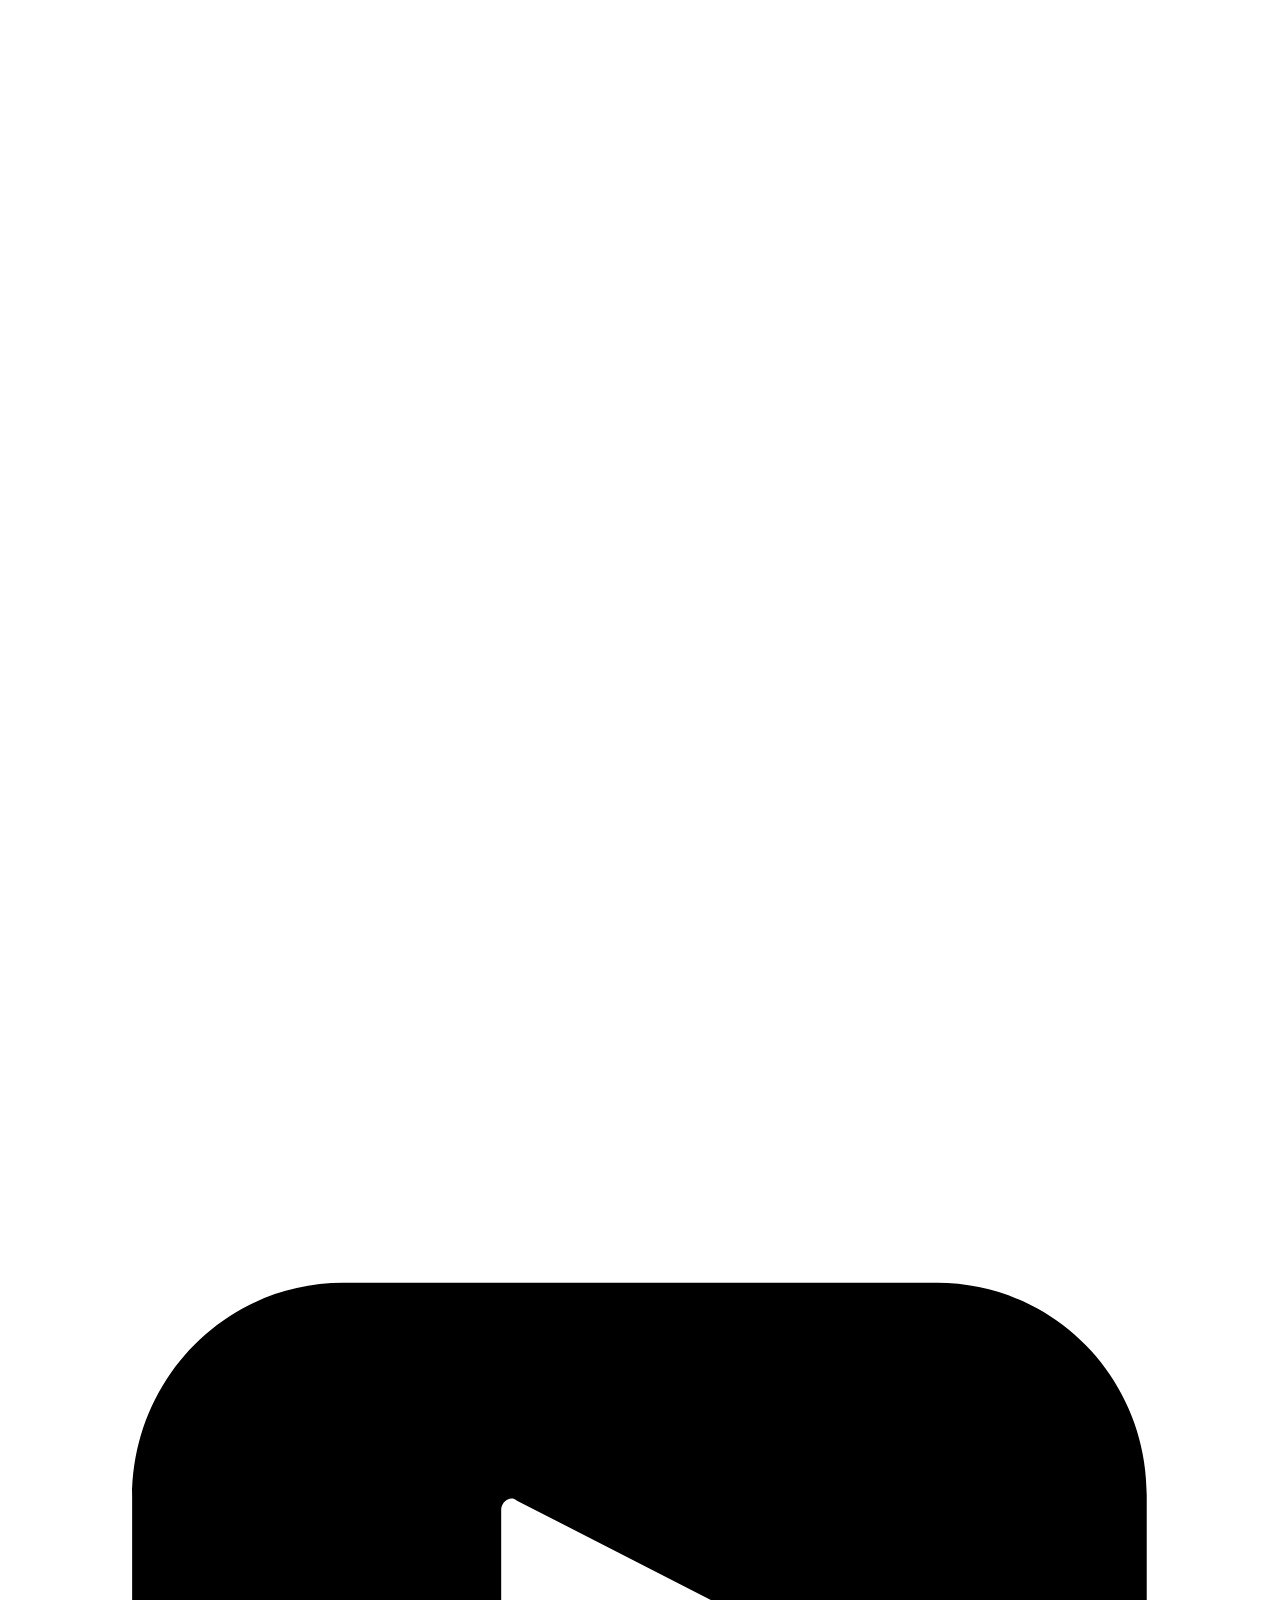
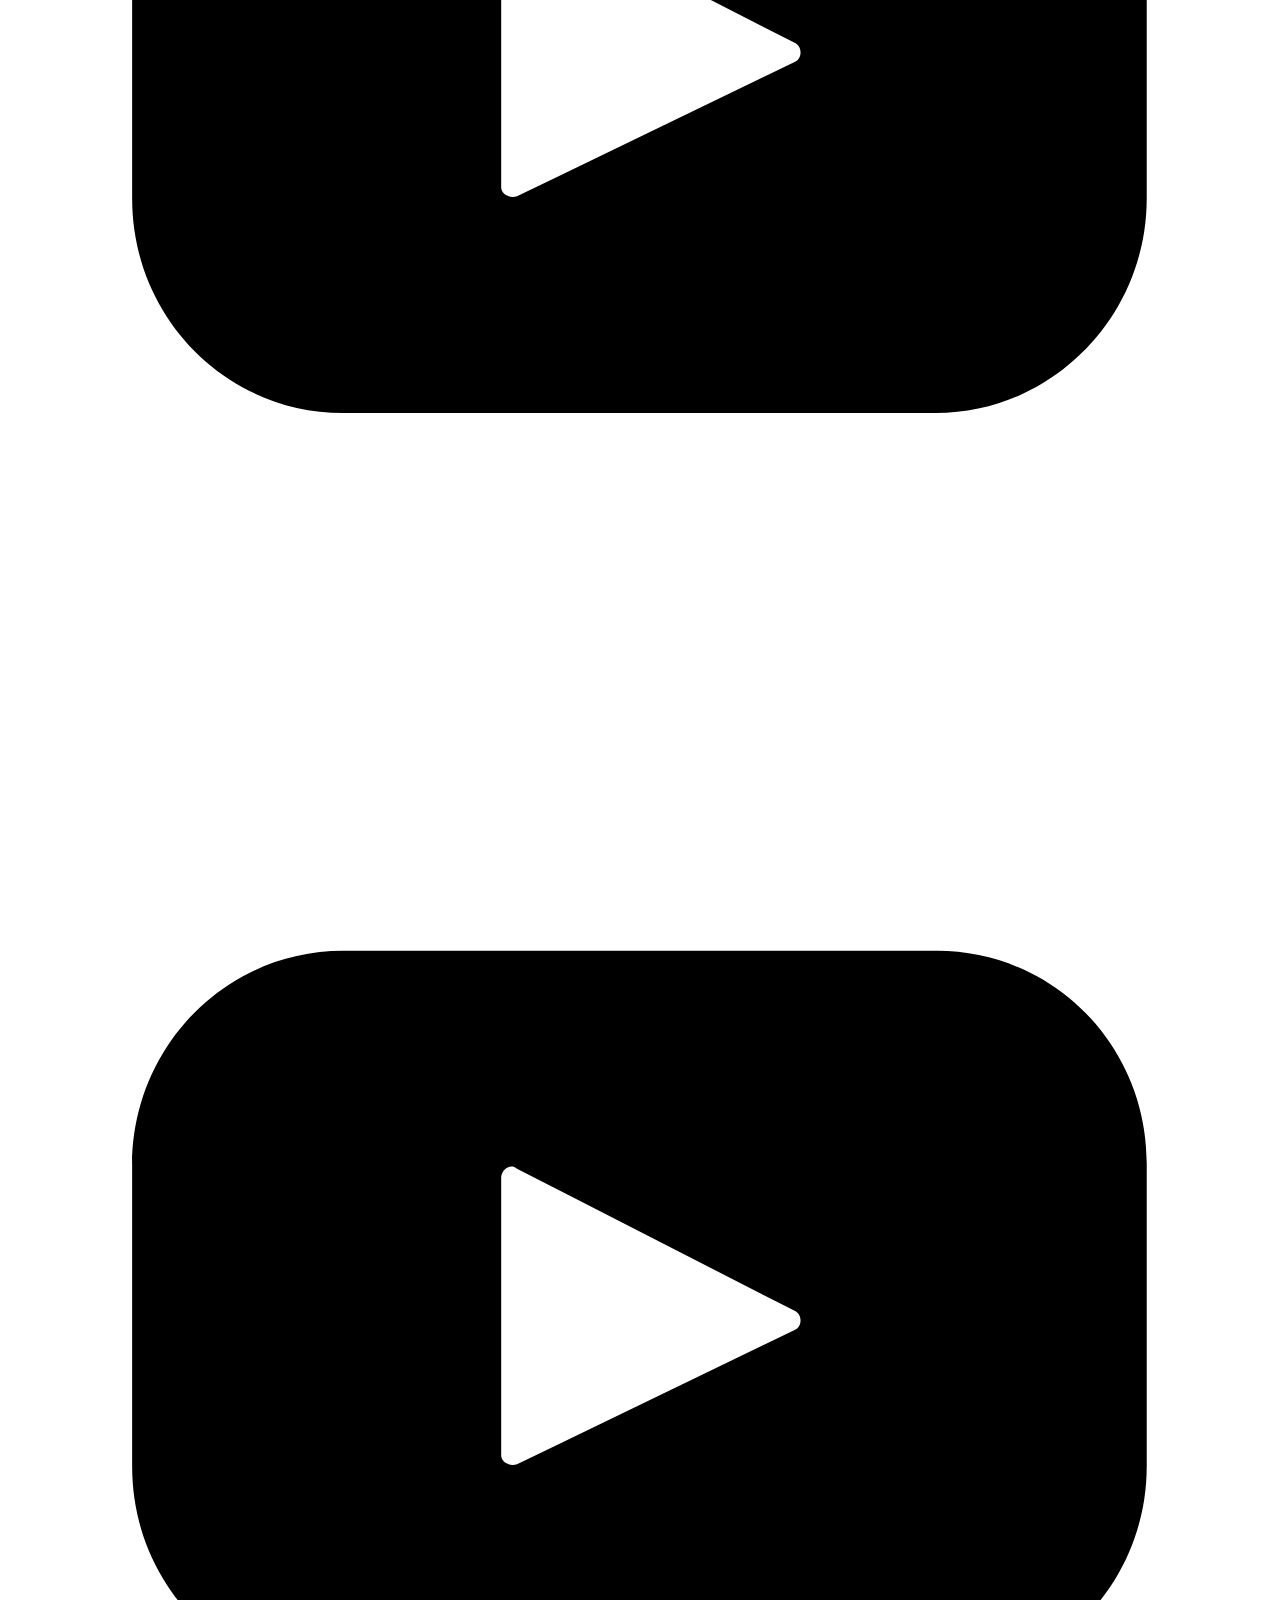
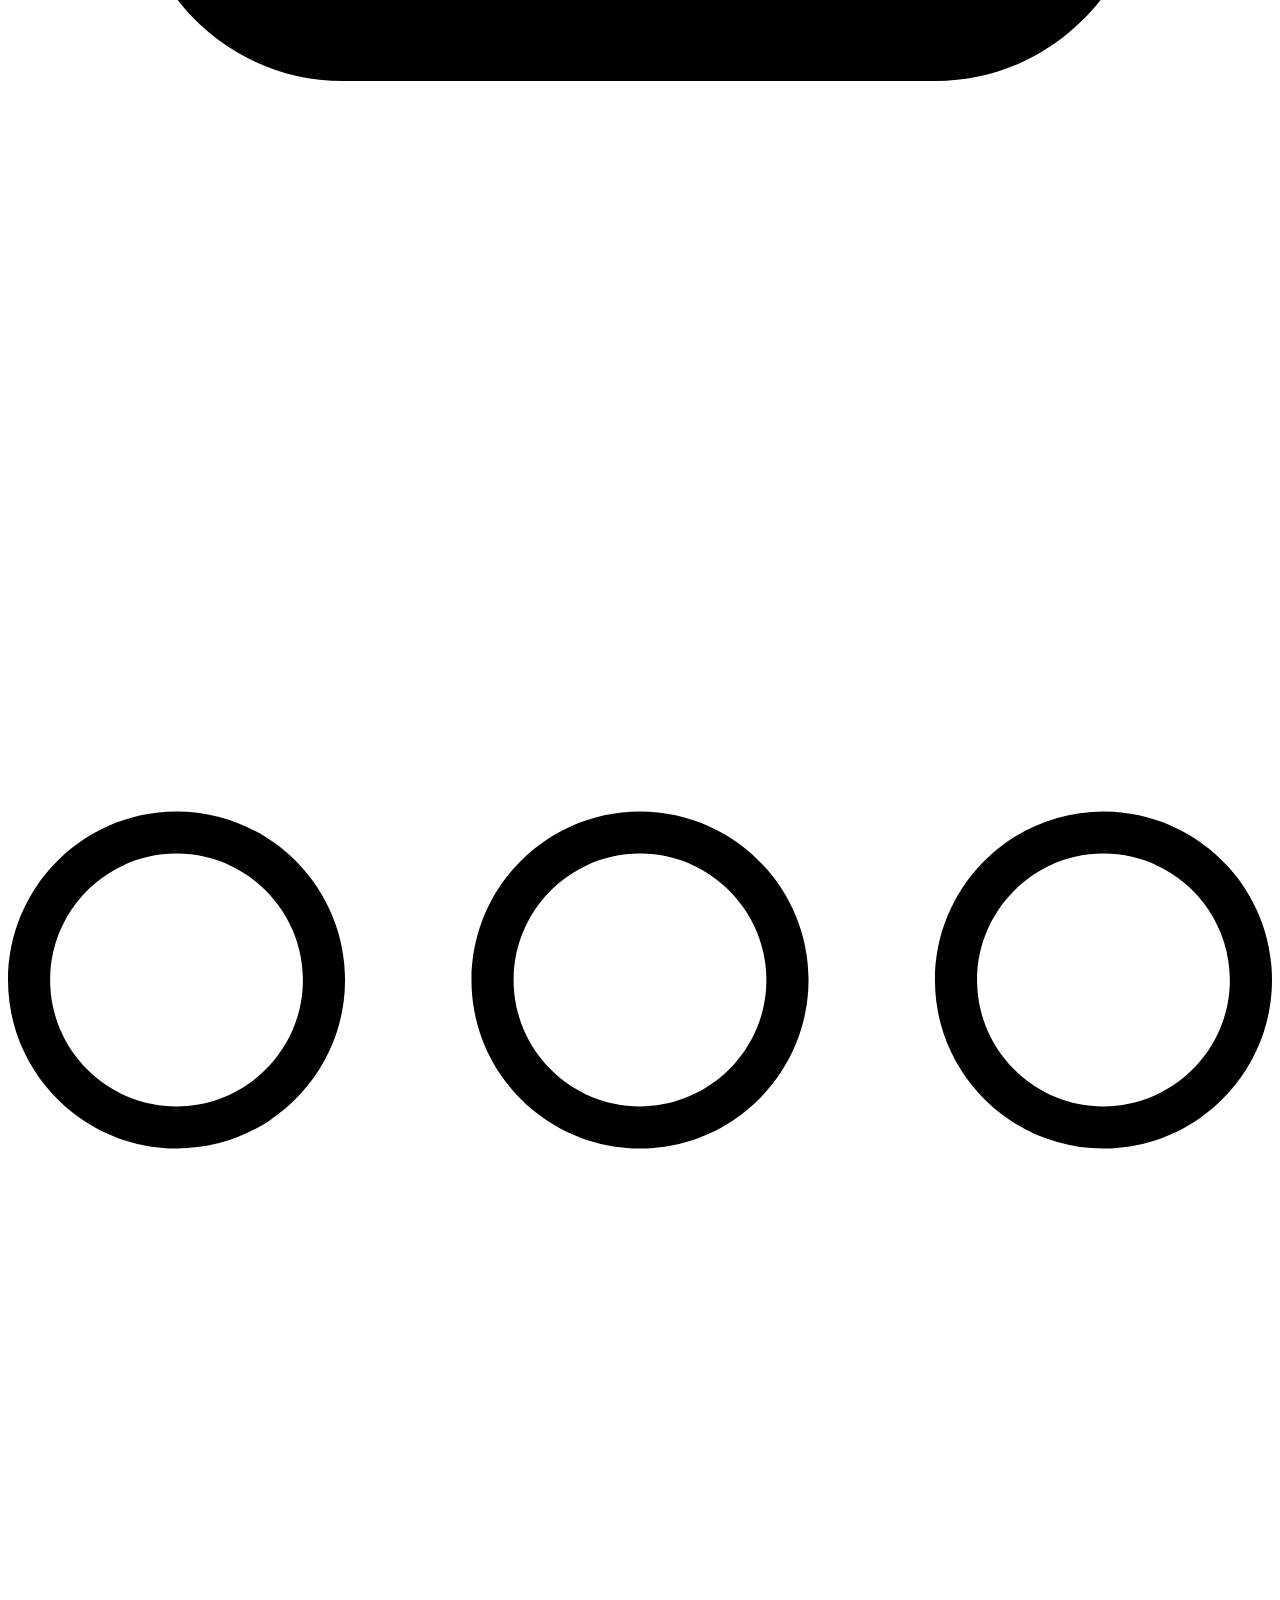
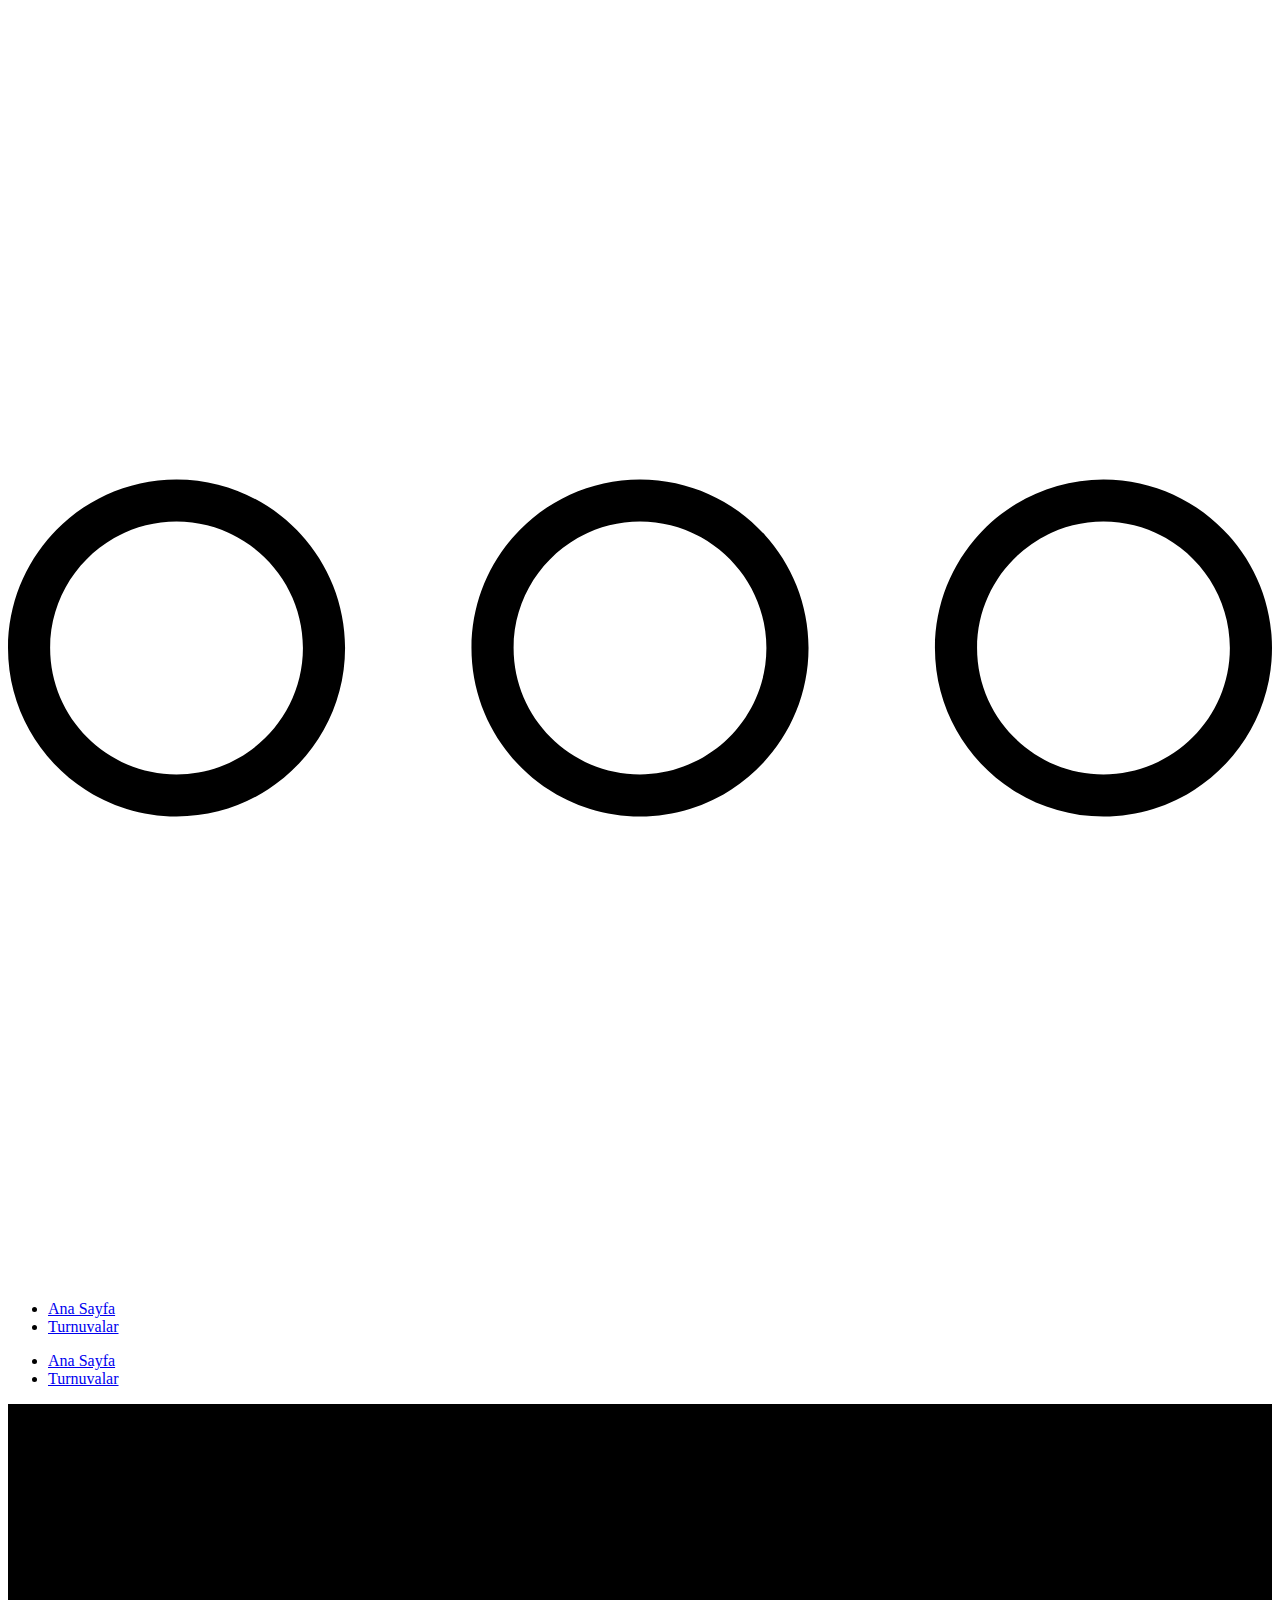
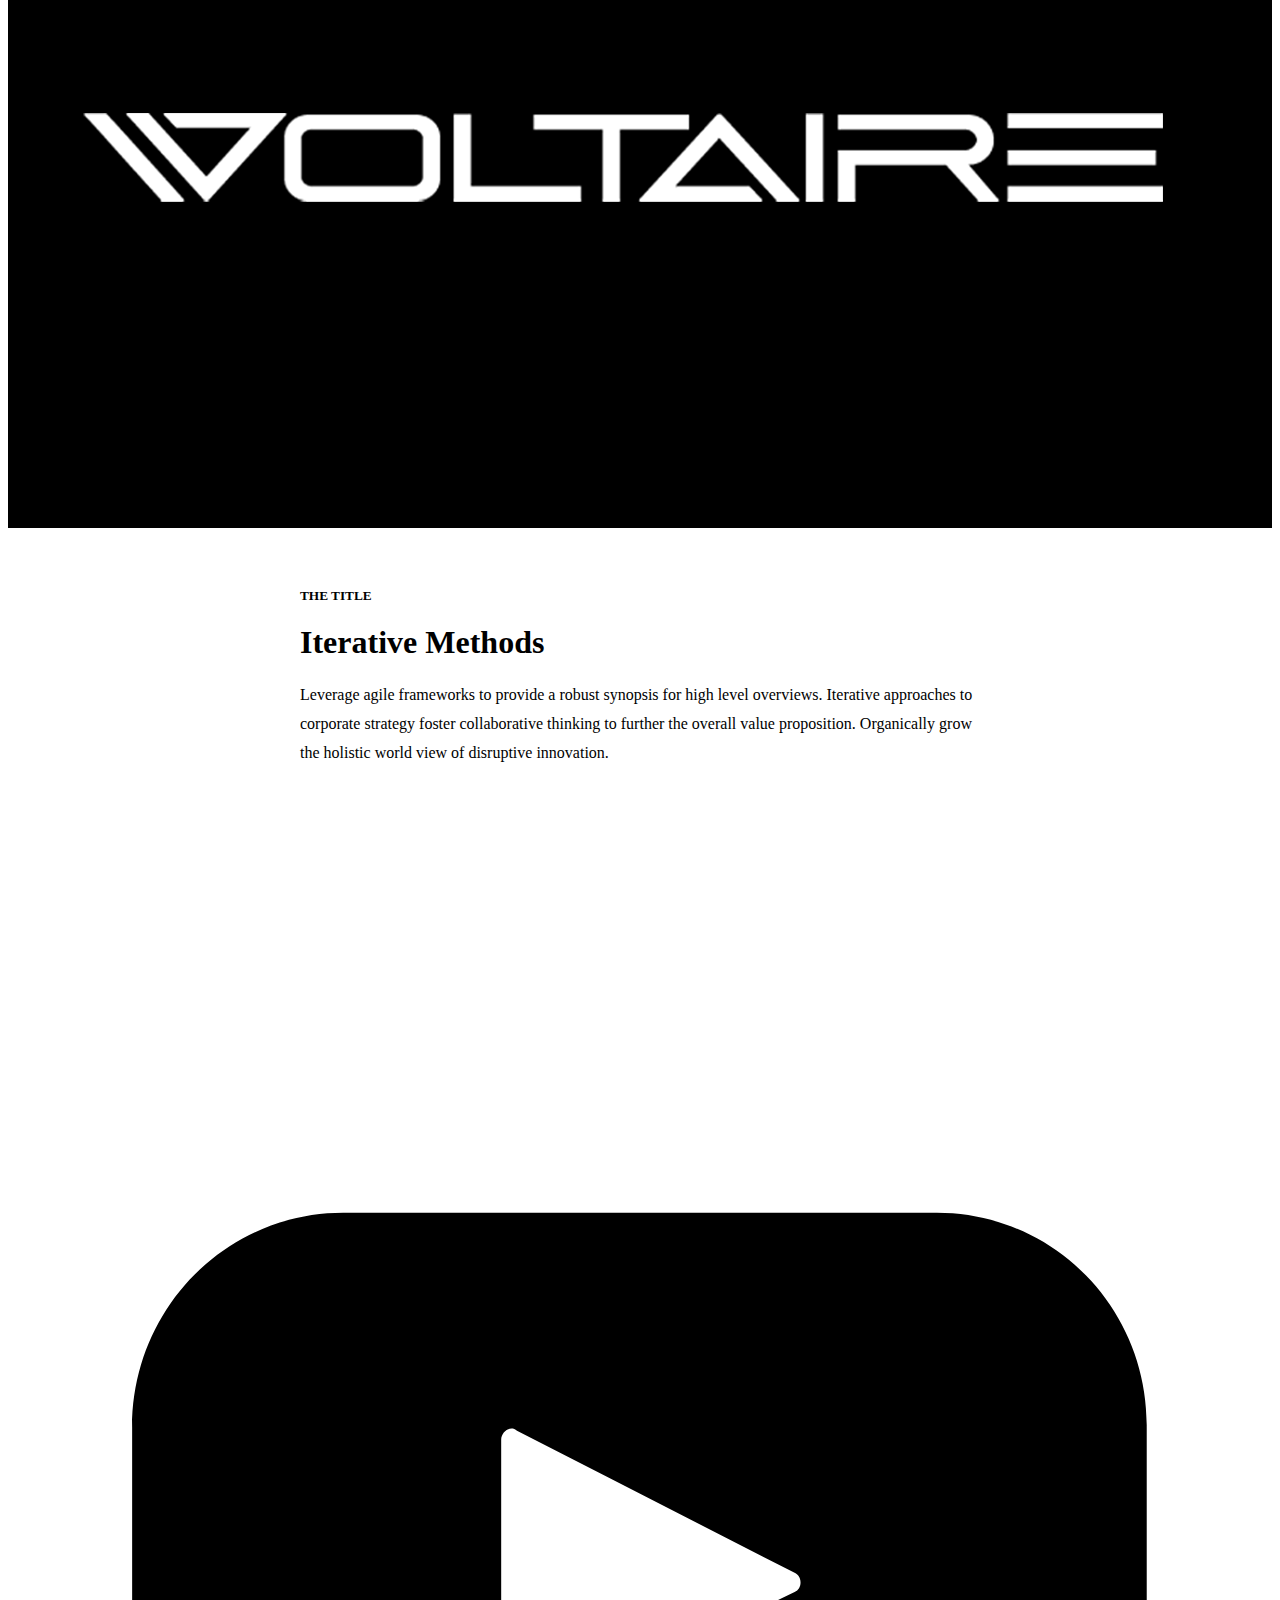
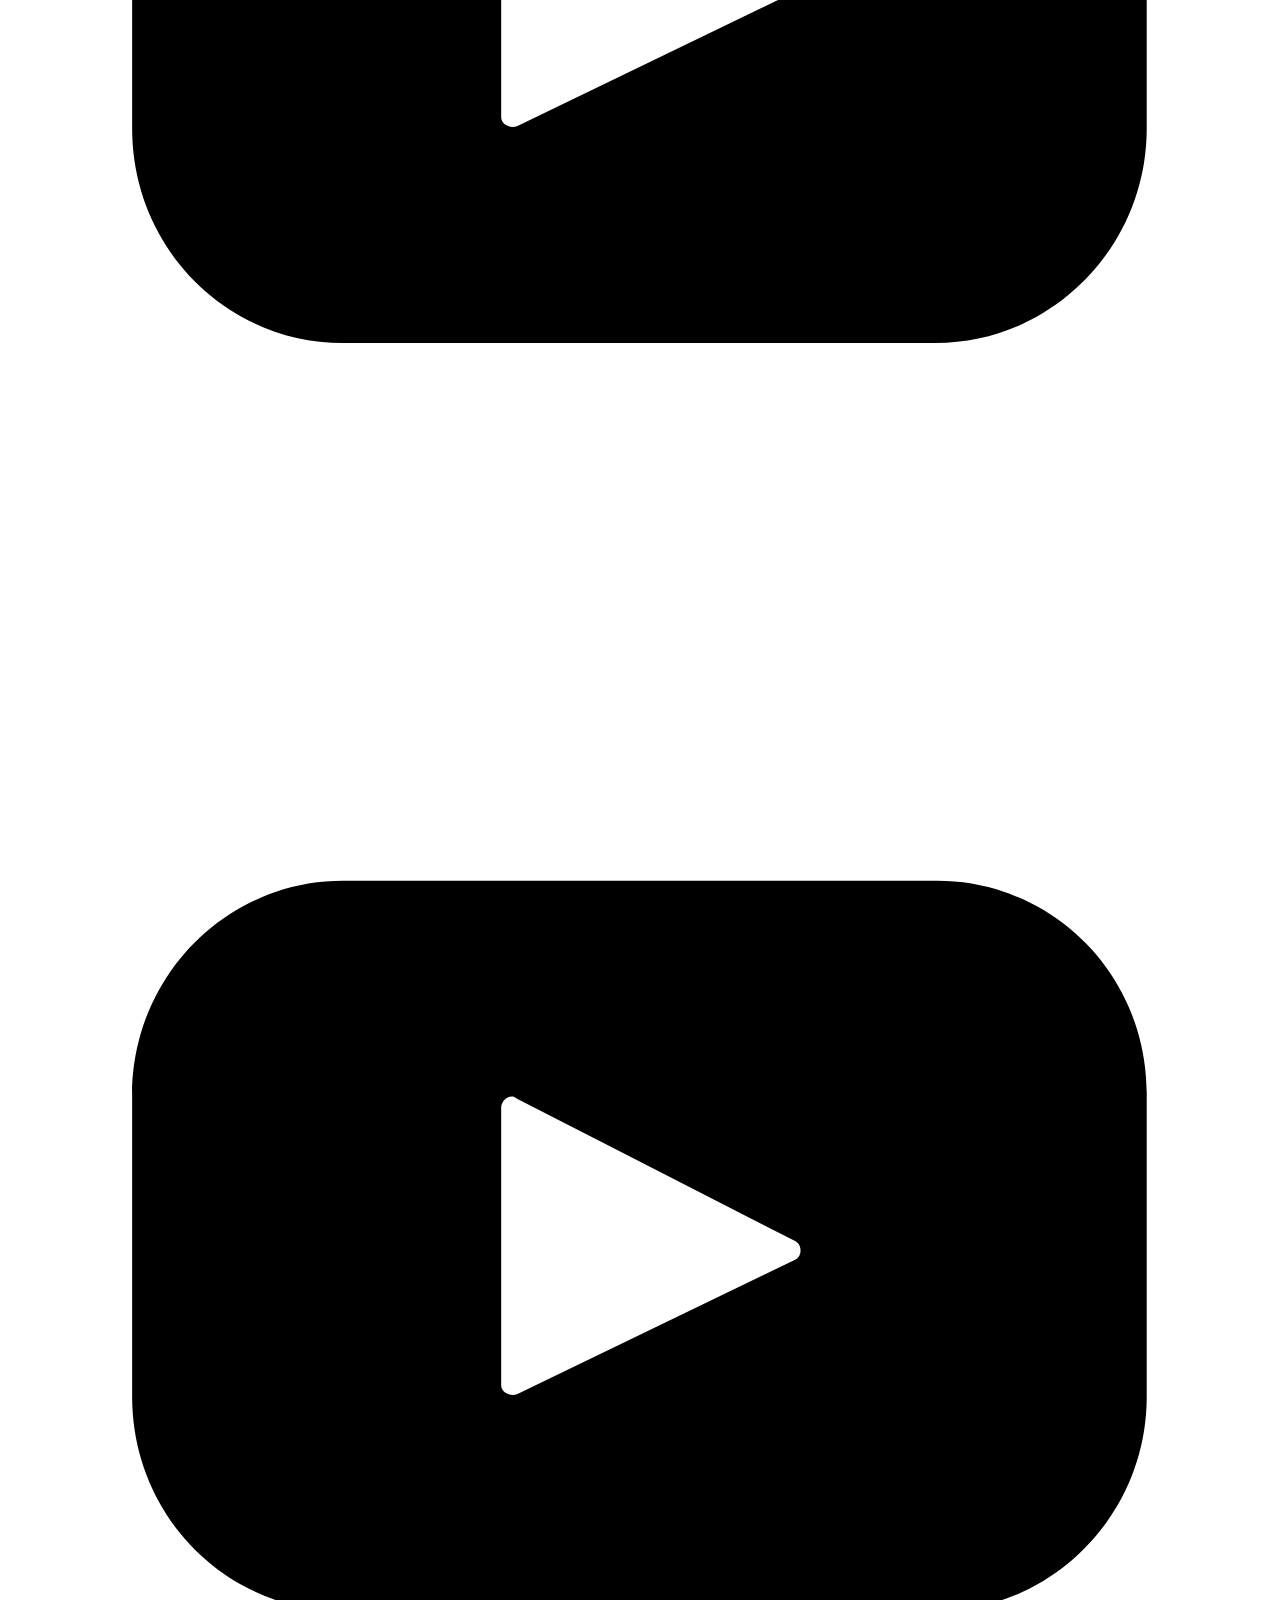
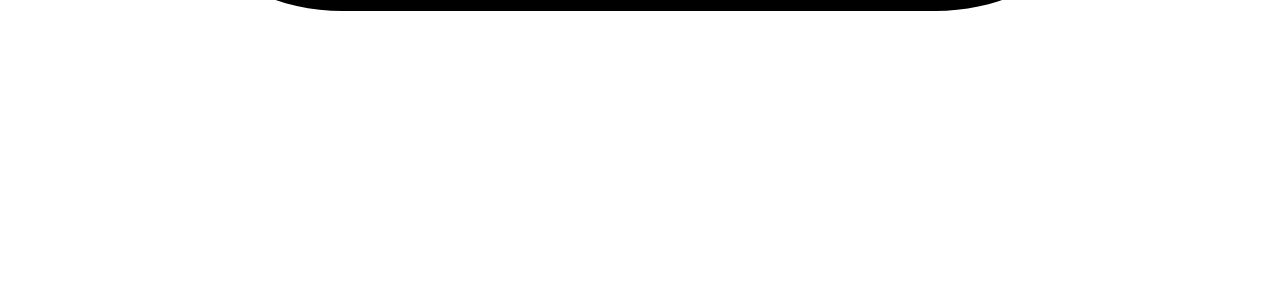
==== Ana-Sayfa.html @ 512071a7 "1.1" ====
<!DOCTYPE html>
<html style="font-size: 16px;">
  <head>
    <meta name="viewport" content="width=device-width, initial-scale=1.0">
    <meta charset="utf-8">
    <meta name="keywords" content="Iterative Methods">
    <meta name="description" content="">
    <meta name="page_type" content="np-template-header-footer-from-plugin">
    <title>Ana Sayfa</title>
    <link rel="stylesheet" href="nicepage.css" media="screen">
<link rel="stylesheet" href="Ana-Sayfa.css" media="screen">
    <script class="u-script" type="text/javascript" src="jquery.js" defer=""></script>
    <script class="u-script" type="text/javascript" src="nicepage.js" defer=""></script>
    <meta name="generator" content="Nicepage 3.3.7, nicepage.com">
    <link id="u-theme-google-font" rel="stylesheet" href="https://fonts.googleapis.com/css?family=Roboto:100,100i,300,300i,400,400i,500,500i,700,700i,900,900i|Open+Sans:300,300i,400,400i,600,600i,700,700i,800,800i">
    
    
    
    <script type="application/ld+json">{
		"@context": "http://schema.org",
		"@type": "Organization",
		"name": "site1",
		"url": "index.html",
		"logo": "images/Balksz-1.png",
		"sameAs": [
				"https://youtube.com/channel/UCOImsyqWCItpZQDWLKlPGmw",
				"https://youtube.com/channel/UCOImsyqWCItpZQDWLKlPGmw"
		]
}</script>
    <meta property="og:title" content="Ana Sayfa">
    <meta property="og:type" content="website">
    <meta name="theme-color" content="#478ac9">
    <link rel="canonical" href="index.html">
    <meta property="og:url" content="index.html">
  </head>
  <body class="u-body"><header class="u-align-center-sm u-align-center-xs u-black u-clearfix u-header u-header" id="sec-87ba"><div class="u-clearfix u-sheet u-sheet-1">
        <a href="woltaire.go" class="u-image u-logo u-image-1" data-image-width="1000" data-image-height="1000" title="a">
          <img src="images/Balksz-1.png" class="u-logo-image u-logo-image-1" data-image-width="325">
        </a>
        <div class="u-social-icons u-spacing-10 u-social-icons-1">
          <a class="u-social-url" target="_blank" href="https://youtube.com/channel/UCOImsyqWCItpZQDWLKlPGmw"><span class="u-icon u-icon-circle u-social-type-logo u-social-youtube u-icon-1"><svg class="u-svg-link" preserveAspectRatio="xMidYMin slice" viewBox="0 0 112 112" style=""><use xmlns:xlink="http://www.w3.org/1999/xlink" xlink:href="#svg-aac1"></use></svg><svg xmlns="http://www.w3.org/2000/svg" xmlns:xlink="http://www.w3.org/1999/xlink" version="1.1" xml:space="preserve" class="u-svg-content" viewBox="0 0 112 112" x="0px" y="0px" id="svg-aac1"><path d="M82.3,24H29.7C19.3,24,11,32.5,11,43v26.7c0,10.5,8.3,19,18.7,19h52.5c10.3,0,18.7-8.5,18.7-19V43 C101,32.5,92.7,24,82.3,24L82.3,24z M69.7,57.6L45.1,69.5c-0.7,0.2-1.4-0.2-1.4-0.8V44.1c0-0.7,0.8-1.3,1.4-0.8l24.6,12.6 C70.4,56.2,70.4,57.3,69.7,57.6L69.7,57.6z"></path></svg></span>
          </a>
        </div>
        <nav class="u-align-left u-menu u-menu-dropdown u-offcanvas u-menu-1" data-responsive-from="MD">
          <div class="menu-collapse" style="font-size: 1rem; font-weight: 700; text-transform: uppercase;">
            <a class="u-active-black u-black u-border-2 u-border-active-grey-40 u-border-hover-white u-border-no-left u-border-no-right u-border-no-top u-border-white u-button-style u-custom-left-right-menu-spacing u-custom-padding-bottom u-custom-text-active-color u-custom-text-color u-custom-text-hover-color u-custom-text-shadow u-custom-top-bottom-menu-spacing u-hover-black u-nav-link u-text-body-color" href="#" style="text-shadow: 2px 2px 8px rgba(0,0,0,0.4);">
              <svg class="u-svg-link" preserveAspectRatio="xMidYMin slice" viewBox="0 0 60 60" style=""><use xmlns:xlink="http://www.w3.org/1999/xlink" xlink:href="#svg-4410"></use></svg>
              <svg xmlns="http://www.w3.org/2000/svg" xmlns:xlink="http://www.w3.org/1999/xlink" version="1.1" xml:space="preserve" class="u-svg-content" viewBox="0 0 60 60" x="0px" y="0px" id="svg-4410" style="enable-background:new 0 0 60 60;"><g><path d="M8,22c-4.411,0-8,3.589-8,8s3.589,8,8,8s8-3.589,8-8S12.411,22,8,22z M8,36c-3.309,0-6-2.691-6-6s2.691-6,6-6s6,2.691,6,6   S11.309,36,8,36z"></path><path d="M52,22c-4.411,0-8,3.589-8,8s3.589,8,8,8s8-3.589,8-8S56.411,22,52,22z M52,36c-3.309,0-6-2.691-6-6s2.691-6,6-6   s6,2.691,6,6S55.309,36,52,36z"></path><path d="M30,22c-4.411,0-8,3.589-8,8s3.589,8,8,8s8-3.589,8-8S34.411,22,30,22z M30,36c-3.309,0-6-2.691-6-6s2.691-6,6-6   s6,2.691,6,6S33.309,36,30,36z"></path>
</g></svg>
            </a>
          </div>
          <div class="u-custom-menu u-nav-container">
            <ul class="u-nav u-spacing-30 u-unstyled u-nav-1"><li class="u-nav-item"><a class="u-active-black u-black u-border-2 u-border-active-grey-40 u-border-hover-white u-border-no-left u-border-no-right u-border-no-top u-border-white u-button-style u-hover-black u-nav-link u-text-active-grey-40 u-text-hover-white u-text-white" href="Page-1.html" style="padding: 10px 0px;">Ana Sayfa</a>
</li><li class="u-nav-item"><a class="u-active-black u-black u-border-2 u-border-active-grey-40 u-border-hover-white u-border-no-left u-border-no-right u-border-no-top u-border-white u-button-style u-hover-black u-nav-link u-text-active-grey-40 u-text-hover-white u-text-white" href="Turnuvalar.html" style="padding: 10px 0px;">Turnuvalar</a>
</li></ul>
          </div>
          <div class="u-custom-menu u-nav-container-collapse">
            <div class="u-align-center u-black u-container-style u-inner-container-layout u-opacity u-opacity-95 u-sidenav">
              <div class="u-sidenav-overflow">
                <div class="u-menu-close"></div>
                <ul class="u-align-center u-nav u-popupmenu-items u-unstyled u-nav-2"><li class="u-nav-item"><a class="u-button-style u-nav-link" href="Page-1.html" style="padding: 10px 0px;">Ana Sayfa</a>
</li><li class="u-nav-item"><a class="u-button-style u-nav-link" href="Turnuvalar.html" style="padding: 10px 0px;">Turnuvalar</a>
</li></ul>
              </div>
            </div>
            <div class="u-black u-menu-overlay u-opacity u-opacity-70"></div>
          </div>
        </nav>
      </div></header>
    <section class="u-align-left u-clearfix u-image u-section-1" src="" data-image-width="1920" data-image-height="1080" id="sec-ee24">
      <div class="u-clearfix u-sheet u-sheet-1"></div>
    </section>
    <section class="u-align-center u-black u-clearfix u-section-2" id="sec-4f9f">
      <div class="u-clearfix u-sheet u-valign-middle u-sheet-1">
        <h5 class="u-text u-text-1">the title</h5>
        <h1 class="u-text u-text-2">Iterative Methods</h1>
        <p class="u-text u-text-3">Leverage agile frameworks to provide a robust synopsis for high level overviews. Iterative approaches to corporate strategy foster collaborative thinking to further the overall value proposition. Organically grow the holistic world view of
                disruptive innovation.</p>
      </div>
    </section>
    
    
    <footer class="u-black u-clearfix u-footer" id="sec-dd26"><div class="u-clearfix u-sheet u-valign-middle u-sheet-1">
        <div class="u-align-left u-social-icons u-spacing-10 u-social-icons-1" data-animation-name="zoomIn" data-animation-duration="1000" data-animation-delay="0" data-animation-direction="Down">
          <a class="u-social-url" target="_blank" href="https://youtube.com/channel/UCOImsyqWCItpZQDWLKlPGmw"><span class="u-icon u-icon-circle u-social-type-logo u-social-youtube u-icon-1"><svg class="u-svg-link" preserveAspectRatio="xMidYMin slice" viewBox="0 0 112 112" style=""><use xmlns:xlink="http://www.w3.org/1999/xlink" xlink:href="#svg-e52d"></use></svg><svg xmlns="http://www.w3.org/2000/svg" xmlns:xlink="http://www.w3.org/1999/xlink" version="1.1" xml:space="preserve" class="u-svg-content" viewBox="0 0 112 112" x="0px" y="0px" id="svg-e52d"><path d="M82.3,24H29.7C19.3,24,11,32.5,11,43v26.7c0,10.5,8.3,19,18.7,19h52.5c10.3,0,18.7-8.5,18.7-19V43 C101,32.5,92.7,24,82.3,24L82.3,24z M69.7,57.6L45.1,69.5c-0.7,0.2-1.4-0.2-1.4-0.8V44.1c0-0.7,0.8-1.3,1.4-0.8l24.6,12.6 C70.4,56.2,70.4,57.3,69.7,57.6L69.7,57.6z"></path></svg></span>
          </a>
        </div>
      </div></footer>
    
  </body>
</html>
---- Ana-Sayfa.css ----
.u-section-1 {
  background-image: url("images/almayzeyi1.png");
  background-position: 50% 50%;
}

.u-section-1 .u-sheet-1 {
  min-height: 724px;
}

@media (max-width: 1199px) {
  .u-section-1 .u-sheet-1 {
    min-height: 597px;
  }
}

@media (max-width: 991px) {
  .u-section-1 .u-sheet-1 {
    min-height: 457px;
  }
}

@media (max-width: 767px) {
  .u-section-1 .u-sheet-1 {
    min-height: 343px;
  }
}

@media (max-width: 575px) {
  .u-section-1 .u-sheet-1 {
    min-height: 216px;
  }
}.u-section-2 {
  background-image: none;
}

.u-section-2 .u-sheet-1 {
  min-height: 354px;
}

.u-section-2 .u-text-1 {
  text-transform: uppercase;
  width: 680px;
  margin: 60px auto 0;
}

.u-section-2 .u-text-2 {
  width: 680px;
  margin: 20px auto 0;
}

.u-section-2 .u-text-3 {
  line-height: 1.8;
  width: 680px;
  margin: 20px auto 60px;
}

@media (max-width: 991px) {
  .u-section-2 .u-sheet-1 {
    min-height: 260px;
  }
}

@media (max-width: 767px) {
  .u-section-2 .u-sheet-1 {
    min-height: 354px;
  }

  .u-section-2 .u-text-1 {
    width: 540px;
  }

  .u-section-2 .u-text-2 {
    width: 540px;
  }

  .u-section-2 .u-text-3 {
    width: 540px;
  }
}

@media (max-width: 575px) {
  .u-section-2 .u-text-1 {
    width: 340px;
  }

  .u-section-2 .u-text-2 {
    width: 340px;
  }

  .u-section-2 .u-text-3 {
    width: 340px;
  }
}
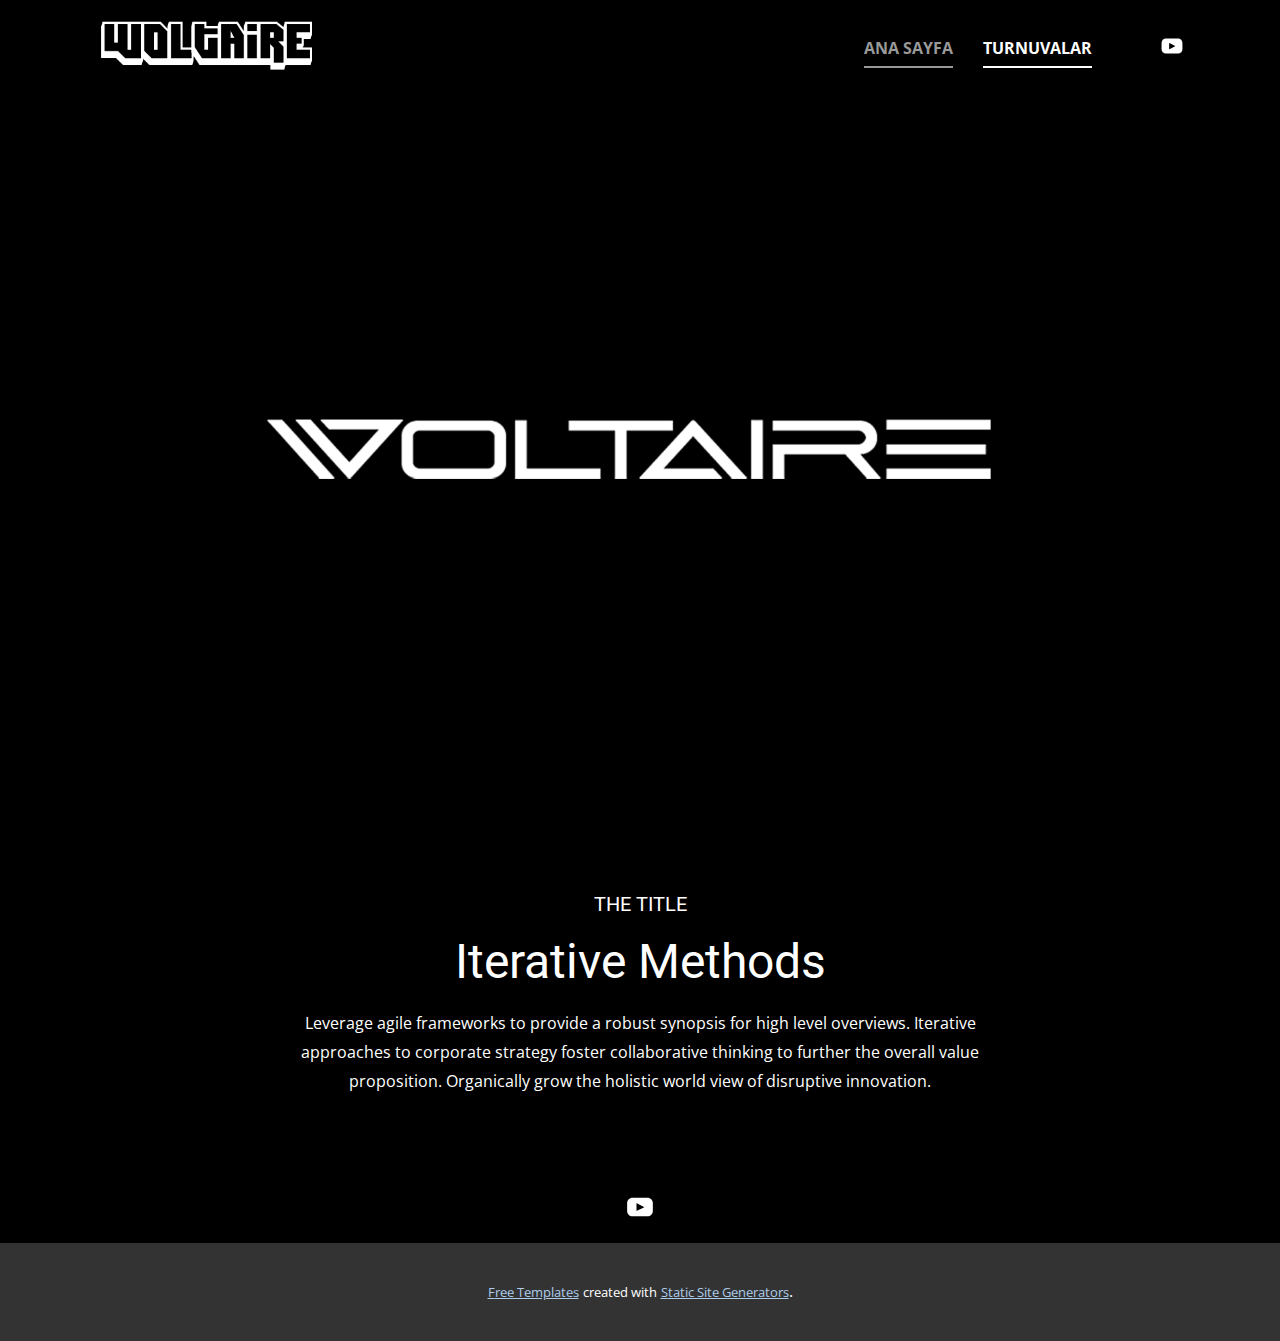
==== commit bc820bd3: "1.1" ====
--- a/Ana-Sayfa.html
+++ b/Ana-Sayfa.html
@@ -86,6 +86,16 @@
           </a>
         </div>
       </div></footer>
-    
+    <section class="u-backlink u-clearfix u-grey-80">
+      <a class="u-link" href="https://nicepage.com/templates" target="_blank">
+        <span>Free Templates</span>
+      </a>
+      <p class="u-text">
+        <span>created with</span>
+      </p>
+      <a class="u-link" href="https://nicepage.com/static-site-generator" target="_blank">
+        <span>Static Site Generators</span>
+      </a>. 
+    </section>
   </body>
 </html>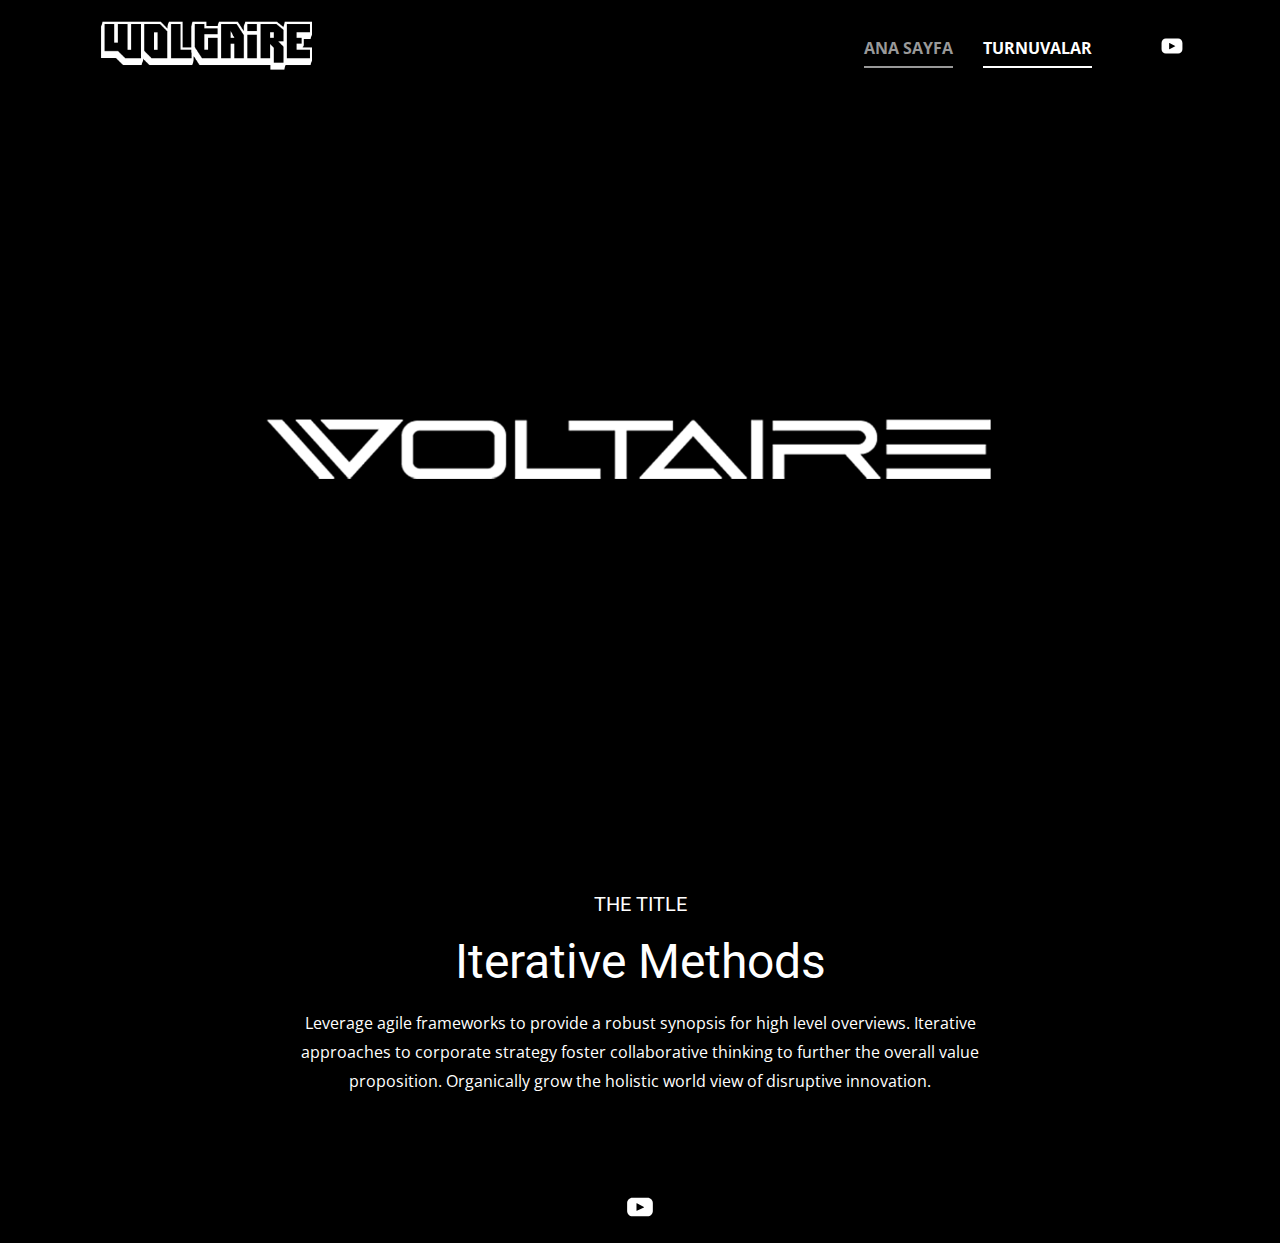
==== commit 76602b1a: "1.2" ====
--- a/Ana-Sayfa.html
+++ b/Ana-Sayfa.html
@@ -86,16 +86,6 @@
           </a>
         </div>
       </div></footer>
-    <section class="u-backlink u-clearfix u-grey-80">
-      <a class="u-link" href="https://nicepage.com/templates" target="_blank">
-        <span>Free Templates</span>
-      </a>
-      <p class="u-text">
-        <span>created with</span>
-      </p>
-      <a class="u-link" href="https://nicepage.com/static-site-generator" target="_blank">
-        <span>Static Site Generators</span>
-      </a>. 
-    </section>
+   
   </body>
 </html>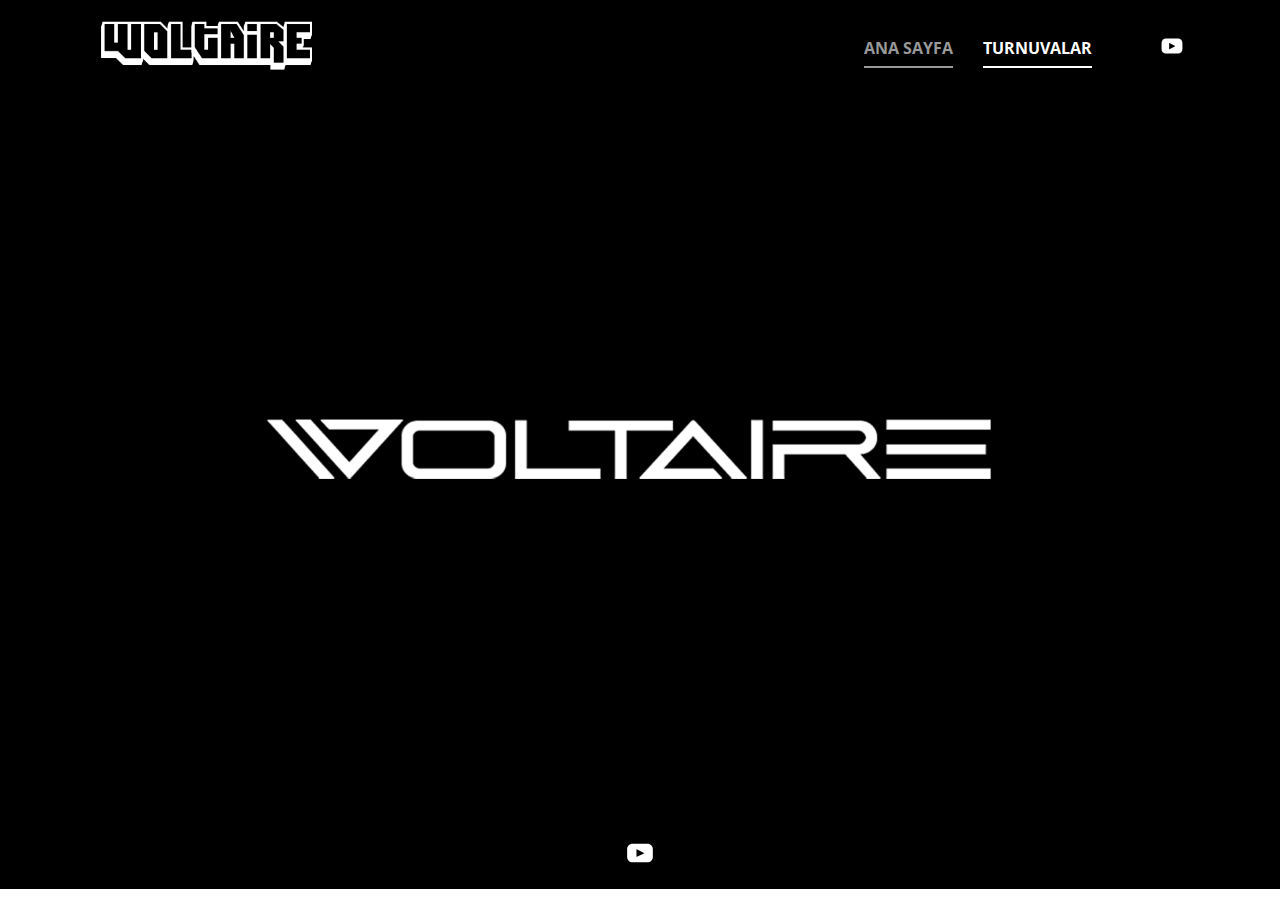
==== commit 3e749074: "1.2" ====
--- a/Ana-Sayfa.html
+++ b/Ana-Sayfa.html
@@ -70,14 +70,7 @@
     <section class="u-align-left u-clearfix u-image u-section-1" src="" data-image-width="1920" data-image-height="1080" id="sec-ee24">
       <div class="u-clearfix u-sheet u-sheet-1"></div>
     </section>
-    <section class="u-align-center u-black u-clearfix u-section-2" id="sec-4f9f">
-      <div class="u-clearfix u-sheet u-valign-middle u-sheet-1">
-        <h5 class="u-text u-text-1">the title</h5>
-        <h1 class="u-text u-text-2">Iterative Methods</h1>
-        <p class="u-text u-text-3">Leverage agile frameworks to provide a robust synopsis for high level overviews. Iterative approaches to corporate strategy foster collaborative thinking to further the overall value proposition. Organically grow the holistic world view of
-                disruptive innovation.</p>
-      </div>
-    </section>
+    
     
     
     <footer class="u-black u-clearfix u-footer" id="sec-dd26"><div class="u-clearfix u-sheet u-valign-middle u-sheet-1">
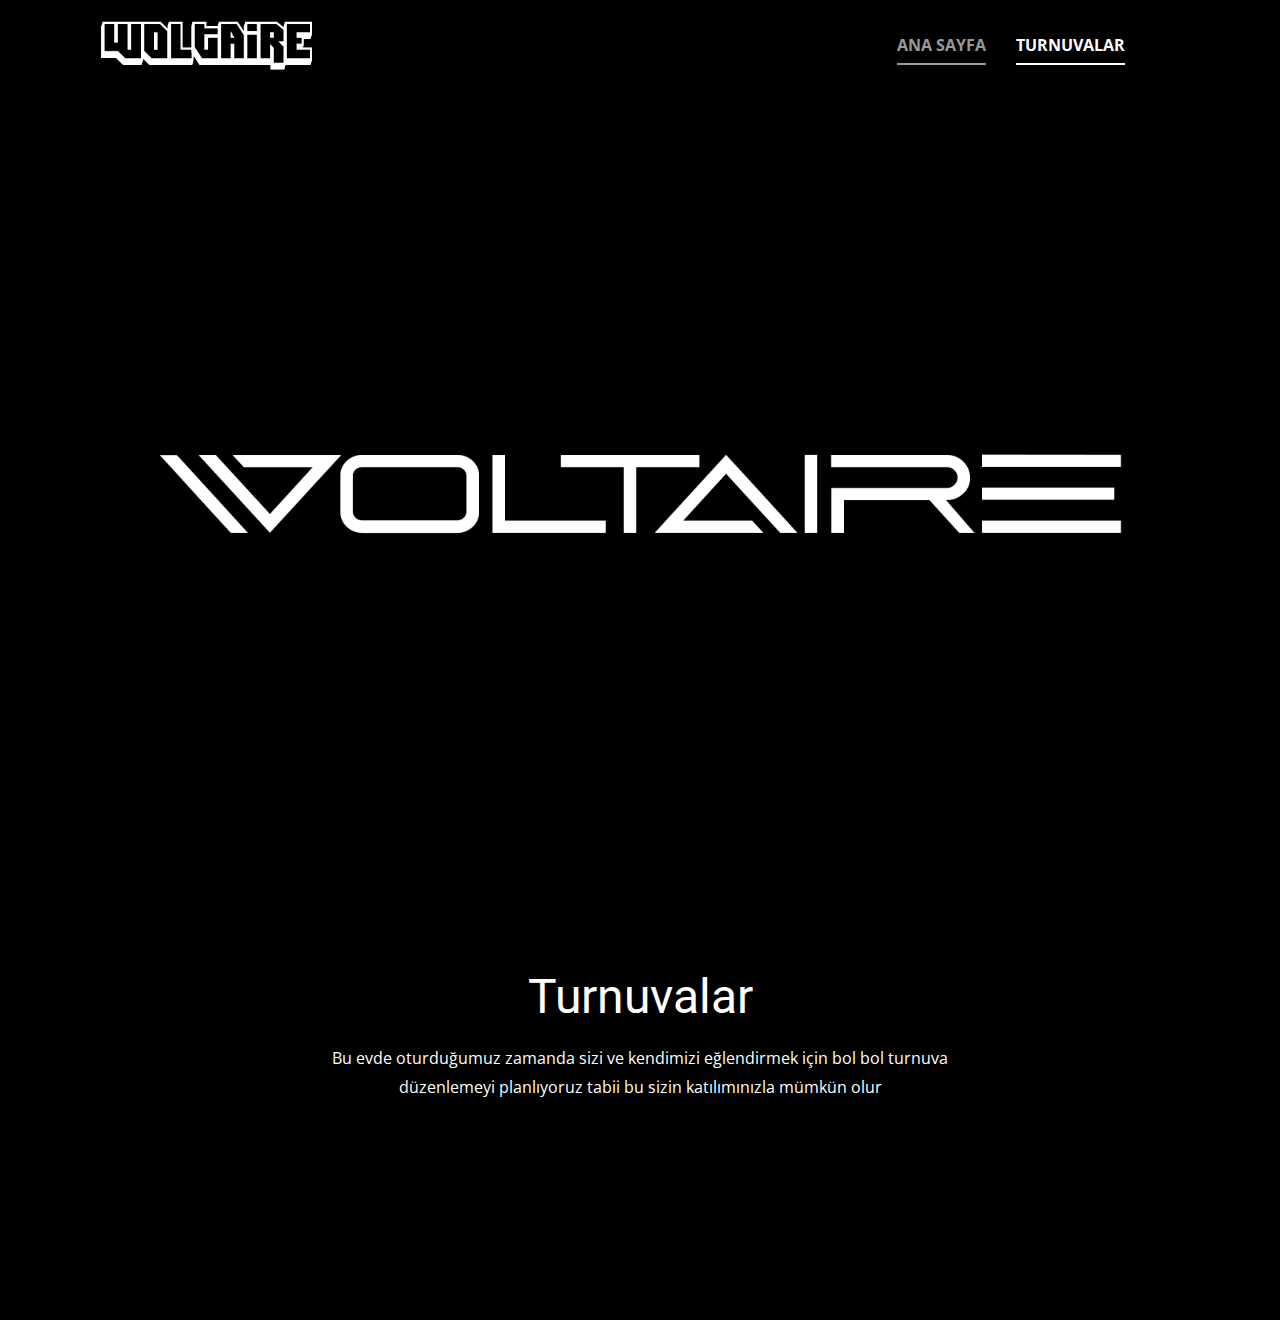
==== commit 960ad1a4: "1.2" ====
--- a/Ana-Sayfa.html
+++ b/Ana-Sayfa.html
@@ -21,11 +21,7 @@
 		"@type": "Organization",
 		"name": "site1",
 		"url": "index.html",
-		"logo": "images/Balksz-1.png",
-		"sameAs": [
-				"https://youtube.com/channel/UCOImsyqWCItpZQDWLKlPGmw",
-				"https://youtube.com/channel/UCOImsyqWCItpZQDWLKlPGmw"
-		]
+		"logo": "images/Balksz-1.png"
 }</script>
     <meta property="og:title" content="Ana Sayfa">
     <meta property="og:type" content="website">
@@ -37,10 +33,6 @@
         <a href="woltaire.go" class="u-image u-logo u-image-1" data-image-width="1000" data-image-height="1000" title="a">
           <img src="images/Balksz-1.png" class="u-logo-image u-logo-image-1" data-image-width="325">
         </a>
-        <div class="u-social-icons u-spacing-10 u-social-icons-1">
-          <a class="u-social-url" target="_blank" href="https://youtube.com/channel/UCOImsyqWCItpZQDWLKlPGmw"><span class="u-icon u-icon-circle u-social-type-logo u-social-youtube u-icon-1"><svg class="u-svg-link" preserveAspectRatio="xMidYMin slice" viewBox="0 0 112 112" style=""><use xmlns:xlink="http://www.w3.org/1999/xlink" xlink:href="#svg-aac1"></use></svg><svg xmlns="http://www.w3.org/2000/svg" xmlns:xlink="http://www.w3.org/1999/xlink" version="1.1" xml:space="preserve" class="u-svg-content" viewBox="0 0 112 112" x="0px" y="0px" id="svg-aac1"><path d="M82.3,24H29.7C19.3,24,11,32.5,11,43v26.7c0,10.5,8.3,19,18.7,19h52.5c10.3,0,18.7-8.5,18.7-19V43 C101,32.5,92.7,24,82.3,24L82.3,24z M69.7,57.6L45.1,69.5c-0.7,0.2-1.4-0.2-1.4-0.8V44.1c0-0.7,0.8-1.3,1.4-0.8l24.6,12.6 C70.4,56.2,70.4,57.3,69.7,57.6L69.7,57.6z"></path></svg></span>
-          </a>
-        </div>
         <nav class="u-align-left u-menu u-menu-dropdown u-offcanvas u-menu-1" data-responsive-from="MD">
           <div class="menu-collapse" style="font-size: 1rem; font-weight: 700; text-transform: uppercase;">
             <a class="u-active-black u-black u-border-2 u-border-active-grey-40 u-border-hover-white u-border-no-left u-border-no-right u-border-no-top u-border-white u-button-style u-custom-left-right-menu-spacing u-custom-padding-bottom u-custom-text-active-color u-custom-text-color u-custom-text-hover-color u-custom-text-shadow u-custom-top-bottom-menu-spacing u-hover-black u-nav-link u-text-body-color" href="#" style="text-shadow: 2px 2px 8px rgba(0,0,0,0.4);">
@@ -70,15 +62,15 @@
     <section class="u-align-left u-clearfix u-image u-section-1" src="" data-image-width="1920" data-image-height="1080" id="sec-ee24">
       <div class="u-clearfix u-sheet u-sheet-1"></div>
     </section>
+    <section class="u-align-center u-black u-clearfix u-section-2" id="sec-4f9f">
+      <div class="u-clearfix u-sheet u-sheet-1">
+        <h1 class="u-text u-text-1">Turnuvalar</h1>
+        <p class="u-text u-text-2">Bu evde oturduğumuz zamanda sizi ve kendimizi eğlendirmek için bol bol turnuva düzenlemeyi planlıyoruz tabii bu sizin katılımınızla mümkün olur</p>
+      </div>
+    </section>
     
     
-    
-    <footer class="u-black u-clearfix u-footer" id="sec-dd26"><div class="u-clearfix u-sheet u-valign-middle u-sheet-1">
-        <div class="u-align-left u-social-icons u-spacing-10 u-social-icons-1" data-animation-name="zoomIn" data-animation-duration="1000" data-animation-delay="0" data-animation-direction="Down">
-          <a class="u-social-url" target="_blank" href="https://youtube.com/channel/UCOImsyqWCItpZQDWLKlPGmw"><span class="u-icon u-icon-circle u-social-type-logo u-social-youtube u-icon-1"><svg class="u-svg-link" preserveAspectRatio="xMidYMin slice" viewBox="0 0 112 112" style=""><use xmlns:xlink="http://www.w3.org/1999/xlink" xlink:href="#svg-e52d"></use></svg><svg xmlns="http://www.w3.org/2000/svg" xmlns:xlink="http://www.w3.org/1999/xlink" version="1.1" xml:space="preserve" class="u-svg-content" viewBox="0 0 112 112" x="0px" y="0px" id="svg-e52d"><path d="M82.3,24H29.7C19.3,24,11,32.5,11,43v26.7c0,10.5,8.3,19,18.7,19h52.5c10.3,0,18.7-8.5,18.7-19V43 C101,32.5,92.7,24,82.3,24L82.3,24z M69.7,57.6L45.1,69.5c-0.7,0.2-1.4-0.2-1.4-0.8V44.1c0-0.7,0.8-1.3,1.4-0.8l24.6,12.6 C70.4,56.2,70.4,57.3,69.7,57.6L69.7,57.6z"></path></svg></span>
-          </a>
-        </div>
-      </div></footer>
+    <footer class="u-align-left u-black u-clearfix u-footer" id="sec-dd26"><div class="u-clearfix u-sheet u-sheet-1"></div></footer>
    
   </body>
 </html>--- a/Ana-Sayfa.css
+++ b/Ana-Sayfa.css
@@ -1,33 +1,33 @@
 .u-section-1 {
-  background-image: url("images/almayzeyi1.png");
+  background-image: url("images/Balksz-4.png");
   background-position: 50% 50%;
 }
 
 .u-section-1 .u-sheet-1 {
-  min-height: 724px;
+  min-height: 801px;
 }
 
 @media (max-width: 1199px) {
   .u-section-1 .u-sheet-1 {
-    min-height: 597px;
+    min-height: 660px;
   }
 }
 
 @media (max-width: 991px) {
   .u-section-1 .u-sheet-1 {
-    min-height: 457px;
+    min-height: 506px;
   }
 }
 
 @media (max-width: 767px) {
   .u-section-1 .u-sheet-1 {
-    min-height: 343px;
+    min-height: 380px;
   }
 }
 
 @media (max-width: 575px) {
   .u-section-1 .u-sheet-1 {
-    min-height: 216px;
+    min-height: 239px;
   }
 }.u-section-2 {
   background-image: none;
@@ -38,17 +38,11 @@
 }
 
 .u-section-2 .u-text-1 {
-  text-transform: uppercase;
   width: 680px;
-  margin: 60px auto 0;
+  margin: 77px auto 0;
 }
 
 .u-section-2 .u-text-2 {
-  width: 680px;
-  margin: 20px auto 0;
-}
-
-.u-section-2 .u-text-3 {
   line-height: 1.8;
   width: 680px;
   margin: 20px auto 60px;
@@ -72,10 +66,6 @@
   .u-section-2 .u-text-2 {
     width: 540px;
   }
-
-  .u-section-2 .u-text-3 {
-    width: 540px;
-  }
 }
 
 @media (max-width: 575px) {
@@ -86,8 +76,4 @@
   .u-section-2 .u-text-2 {
     width: 340px;
   }
-
-  .u-section-2 .u-text-3 {
-    width: 340px;
-  }
 }